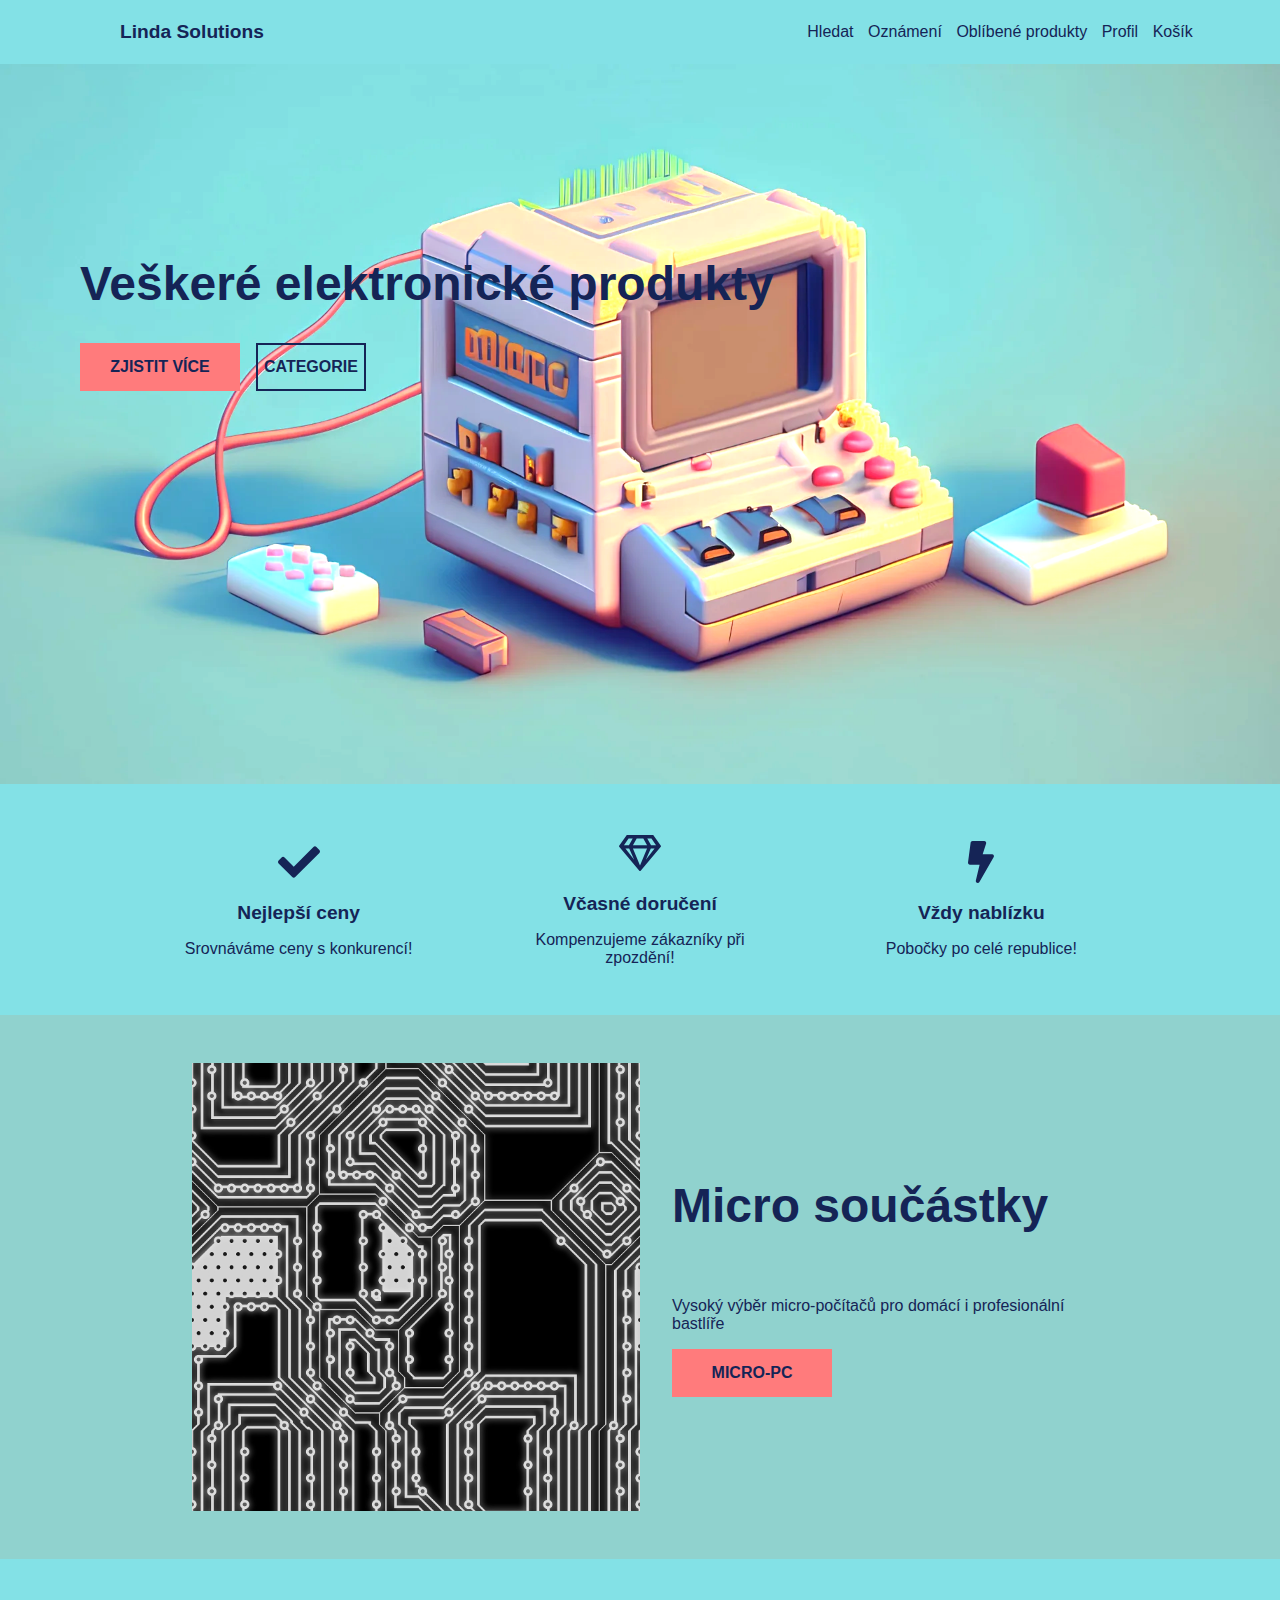
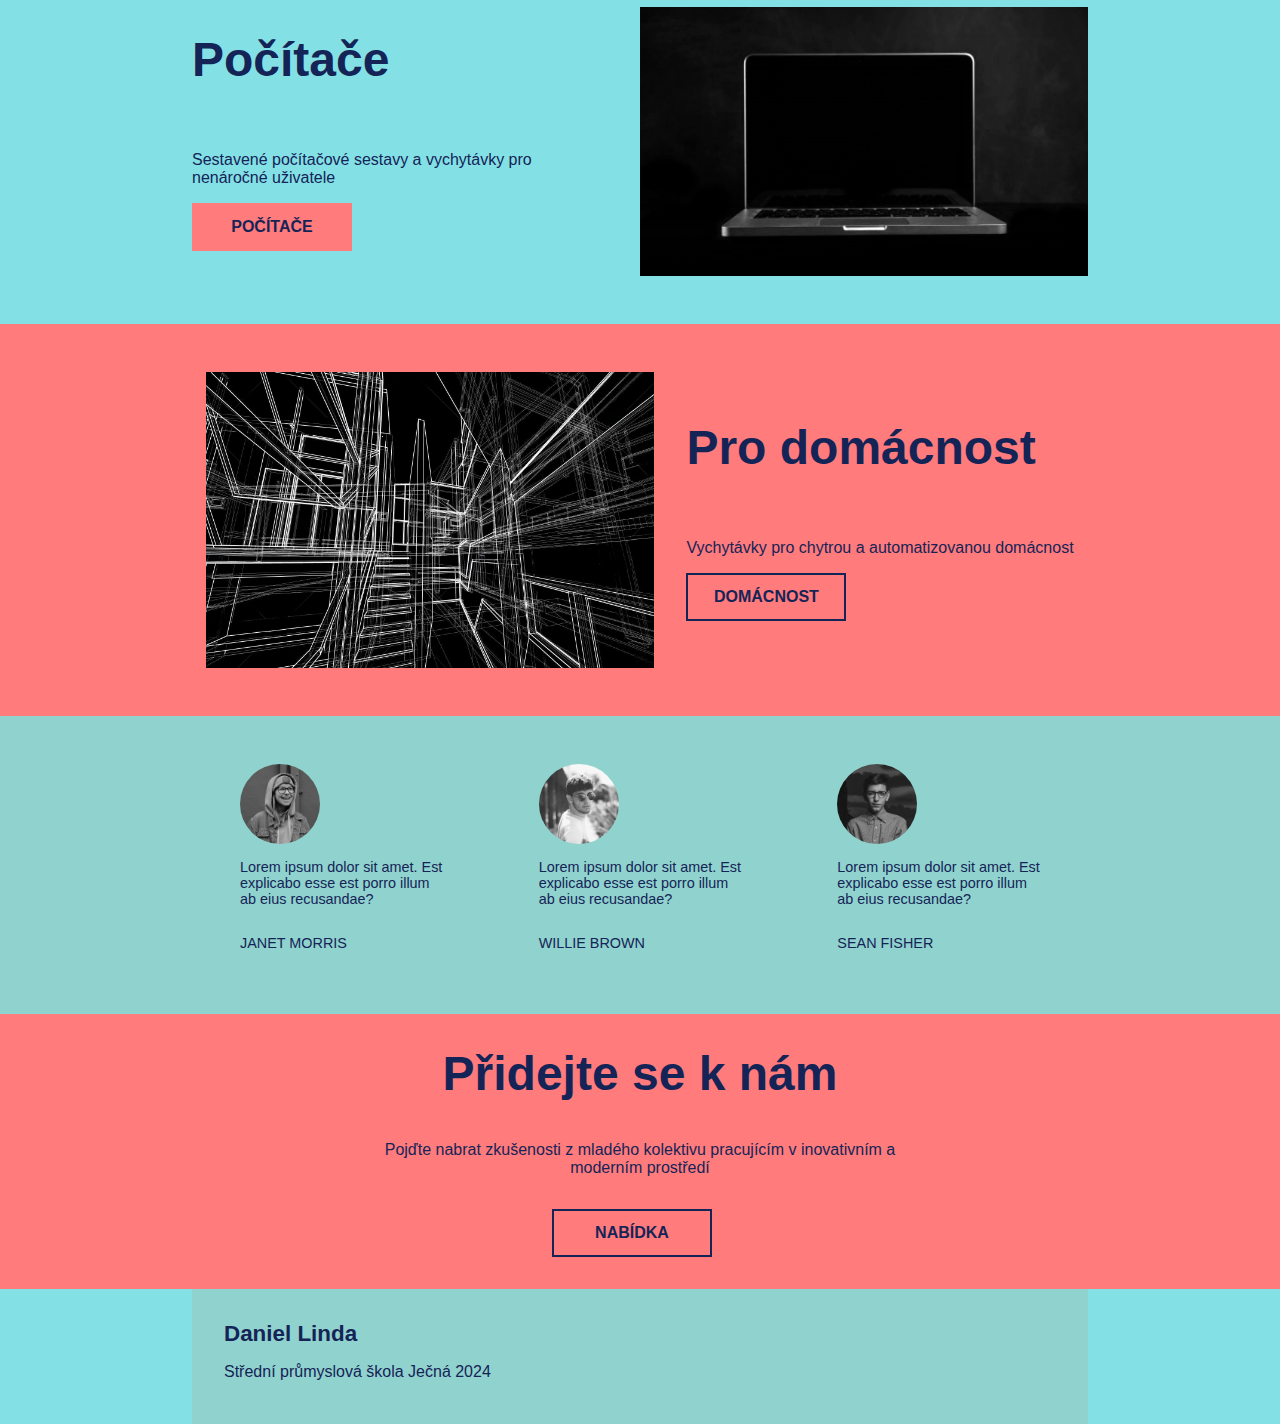
==== index.html @ ef70d692 "update" ====
<!DOCTYPE html>
<html lang="en">
<head>
    <meta charset="UTF-8">
    <link rel="stylesheet" href="style.css">
    <script src="script.js"></script>
    <title>LSolutions</title>
</head>
<body>
<header>
    <a href="#" class="logo">Linda Solutions</a>
    <div class="nav">
        <a class="nav-text">Hledat</a>
        <a class="nav-text">Ozn&aacute;men&iacute;</a>
        <a class="nav-text">Obl&iacute;ben&eacute; produkty</a>
        <a href="pages/profile.html" class="nav-text">Profil</a>
        <a class="nav-text">Ko&scaron;&iacute;k</a>
    </div>
    <div onclick="burgerClick()" class="nav-text-burger"><img class="burger" src="img/burger.svg" alt=""></div>
    <div id="drop" class="drop-down">
        <a class="drop-text">Hledat</a>
        <a class="drop-text">Ozn&aacute;men&iacute;</a>
        <a class="drop-text">Obl&iacute;ben&eacute; produkty</a>
        <a href="pages/profile.html" class="drop-text">Profil</a>
        <a class="drop-text">Ko&scaron;&iacute;k</a>
    </div>
</header>
<main class="banner">
    <img class="banner-img" alt="banner" src="img/img.png">
    <div id="banner-text" class="banner-text">
        <h1>Ve&scaron;ker&eacute; elektronick&eacute; produkty</h1>
        <div class="buttons">
            <button class="btn-1">ZJISTIT V&Iacute;CE</button>
            <button class="btn-2">CATEGORIE</button>
        </div>
    </div>
</main>
<main class="mid-section">
    <section class="subsection-mid">
        <img class="section-img" src="img/icon-03.svg" alt="img">
        <div class="section-text-heading">Nejlep&scaron;&iacute; ceny</div>
        <div class="section-text">Srovn&aacute;v&aacute;me ceny s konkurenc&iacute;!
        </div>
    </section>
    <section class="subsection-mid">
        <img class="section-img" src="img/icon-02.svg" alt="img">
        <div class="section-text-heading">Včasné doručení</div>
        <div class="section-text">Kompenzujeme zákazníky při zpozdění!</div>
    </section>
    <section class="subsection-mid">
        <img class="section-img" src="img/icon-01.svg" alt="img">
        <div class="section-text-heading">Vždy nablízku</div>
        <div class="section-text">Pobočky po celé republice!</div>
    </section>
</main>
<main class="lower-mid-section">
    <section class="subsection-wrapper">
        <section class="subsection-lower">
            <img class="subsection-img" src="img/pcb.jpg" alt="">
            <div class="subsection-column">
                <div class="subsection-text-heading">Micro součástky</div>
                <div class="subsection-text">Vysoký výběr micro-počítačů pro domácí i profesionální bastlíře</div>
                <button class="btn-1">MICRO-PC</button>
            </div>
        </section>
    </section>
    <section class="subsection-wrapper-light">
        <section class="subsection-lower">
            <div class="subsection-column">
                <div class="subsection-text-heading">Počítače</div>
                <div class="subsection-text">Sestavené počítačové sestavy a vychytávky pro nenáročné uživatele
                </div>
                <button class="btn-1">POČÍTAČE</button>
            </div>
            <img class="subsection-img" src="img/pc.jpg" alt="">
        </section>
    </section>
    <section class="subsection-wrapper-orange">
        <section class="subsection-lower">
            <img class="subsection-img" src="img/household.png" alt="">
            <div class="subsection-column">
                <div class="subsection-text-heading">Pro domácnost</div>
                <div class="subsection-text">Vychytávky pro chytrou a automatizovanou domácnost
                </div>
                <button class="btn-1 borders">DOMÁCNOST</button>
            </div>
        </section>
    </section>
</main>
<main class="bottom-section">
    <section class="testimony">
        <div class="testimony-container">
            <div class="individual">
                <img class="individual-icon" alt="" src="img/team-03.jpg">
                <div class="individual-text">Lorem ipsum dolor sit amet. Est explicabo esse est porro illum ab eius
                    recusandae?
                </div>
                <div class="individual-text">JANET MORRIS</div>
            </div>
            <div class="individual">
                <img class="individual-icon" alt="" src="img/team-02.jpg">
                <div class="individual-text">Lorem ipsum dolor sit amet. Est explicabo esse est porro illum ab eius
                    recusandae?
                </div>
                <div class="individual-text">WILLIE BROWN</div>
            </div>
            <div class="individual">
                <img class="individual-icon" alt="" src="img/team-01.jpg">
                <div class="individual-text">Lorem ipsum dolor sit amet. Est explicabo esse est porro illum ab eius
                    recusandae?
                </div>
                <div class="individual-text">SEAN FISHER</div>
            </div>
        </div>
    </section>
    <section class="work-wrapper">
        <div class="work">
            <div class="work-text-heading">Přidejte se k nám</div>
            <div class="work-text">Pojďte nabrat zkušenosti z mladého kolektivu pracujícím v inovativním a moderním
                prostředí
            </div>
            <button class="btn-1 borders">NABÍDKA</button>
        </div>
    </section>
</main>
<footer>
    <div class="feedback">
        <div class="feedback-text">Daniel Linda</div>
        <div class="feedback-subtext">Střední průmyslová škola Ječná 2024</div>
    </div>
</footer>
</body>
</html>
---- style.css ----
::-webkit-scrollbar {
    width: 5px;
}

::-webkit-scrollbar-track {
    background-color: transparent;
}

::-webkit-scrollbar-thumb {
    background-color: #FF7B7C;
    border-radius: 100px;
}

body {
    font-family: Arial, Helvetica, sans-serif;
    margin: 0;
    background-color: #83E1E6;
    color: #152456;
    text-decoration: none;
}

header {
    display: flex;
    flex-direction: row;
    align-items: center;
    height: 4em;
    width: 100%;
}

.logo {
    display: flex;
    justify-content: center;
    align-items: center;
    font-family: Arial, Helvetica, sans-serif;
    font-weight: 600;
    height: 100%;
    margin-right: auto;
    width: 10em;
    font-size: 1.2rem;
    margin-left: 5em;
    cursor: pointer;
}

a:link {
    text-decoration: none;
    color: #152456;
}

a:visited {
    text-decoration: none;
    color: #152456;
}

a:hover {
    text-decoration: none;
    color: #FF7B7C;
    scale: 110%;
}

a:active {
    text-decoration: none;
    color: #152456;
}

.nav {
    display: flex;
    justify-content: center;
    align-items: center;
    margin-left: auto;
    height: 100%;
    width: 25em;
    margin-right: 5em;
}

.nav-text {
    display: flex;
    justify-content: center;
    align-items: center;
    font-family: Arial, Helvetica, sans-serif;
    font-weight: 500;
    margin: auto;
    height: 80%;
    cursor: pointer;
}

.burger {
    height: 70%;
}

.drop-down {
    position: absolute;
    top: 4em;
    width: 100%;
    display: none;
    flex-direction: column;
    justify-content: center;
    align-items: center;
    background-color: #83E1E6;
}

.drop-text {
    justify-content: center;
    align-items: center;
    font-family: Arial, Helvetica, sans-serif;
    font-weight: 500;
    margin: auto;
    height: 4em;
    cursor: pointer;
    display: none;
}

.nav-text-burger {
    display: none;
    justify-content: center;
    align-items: center;
    height: 2em;
    width: 3em;
    border-color: #152456;
    border-style: solid;
    border-width: 2px;
    cursor: pointer;
    margin-right: 1em;
}

.nav-text-burger:hover {
    border-color: #FF7B7C;
}

.banner {
    display: flex;
    justify-content: flex-start;
    align-items: center;
    width: 100%;
}

.banner-img {
    width: 100%;
}

.banner-text {
    display: flex;
    flex-direction: column;
    justify-content: center;
    align-items: flex-start;
    position: absolute;
    text-align: left;
    margin-top: 4em;
    top: 0;
    padding-top: 15vw;
    padding-left: 5em;
}

h1 {
    font-family: Arial, Helvetica, sans-serif;
    font-weight: 600;
    font-size: 3em;
    margin: 0;
}

.buttons {
    width: 100%;
    display: flex;
    justify-content: flex-start;
    margin-top: 2em;
    margin-bottom: 1em;

}

.btn-1 {
    height: 3em;
    font-size: 1em;
    background-color: #FF7B7C;
    border-color: transparent;
    margin-right: 1em;
    cursor: pointer;
    font-weight: 600;
    width: 10em;
    color: #152456;
}

.btn-1:hover {
    color: #FF7B7C;
    background-color: #152456;
    scale: 110%;
}

.btn-1.borders {
    border: 2px solid #152456;
}

.btn-2 {
    height: 3em;
    font-size: 1em;
    background-color: transparent;
    border: 2px solid #152456;
    margin-right: 1em;
    cursor: pointer;
    font-weight: 600;
    color: #152456;
}

.btn-2:hover {
    color: #FF7B7C;
    background-color: #152456;
    scale: 110%;
}

.mid-section {
    margin: auto;
    width: 80%;
    display: flex;
    flex-direction: row;
    justify-content: center;
    align-items: center;
    text-align: center;
}

.subsection-mid {
    height: auto;
    margin: 3em;
    width: 33%;
    display: flex;
    flex-direction: column;
    justify-content: center;
    align-items: center;
    text-align: center;
}

.section-img {
    max-width: 100%;
}

.section-text-heading {
    margin-top: 1em;
    font-weight: 600;
    font-size: 1.2em;
}

.section-text {
    margin-top: 1em;
    font-weight: 400;
}

.lower-mid-section {
    margin: auto;
    width: 100%;
    display: flex;
    flex-direction: column;
    justify-content: center;
    align-items: center;
    text-align: center;
}

form {
    width: 100%;
}

label {
    width: 100%;
    display: flex;
    flex-direction: column;
    justify-content: center;
    align-items: flex-start;
    font-size: 1.4em;
    margin-bottom: 1em;
}

input[type="text"], [type="email"], [type="number"], [type="date"] {
    margin-top: 10px;
    width: 70%;
    height: 2em;
    background-color: #83E1E6;
    border: 2px solid #152456;
    border-radius: 5px;
}

input[type="text"]:focus {
    outline: 10px solid #FF7B7C;
}

input[type="email"]:focus {
    outline: 6px solid #FF7B7C;
}

input[type="number"]:focus {
    outline: 6px solid #FF7B7C;
}

input.orange:focus {
    outline: 6px solid #83E1E6;
}

input.light {
    background-color: #90D2CE;
}

.subsection-wrapper {
    background-color: #90D2CE;
    width: 100%;
    display: flex;
    justify-content: center;
    align-items: center;
}

.subsection-wrapper-light {
    background-color: transparent;
    width: 100%;
    display: flex;
    justify-content: center;
    align-items: center;
}

.subsection-wrapper-orange {
    background-color: #FF7B7C;
    width: 100%;
    display: flex;
    justify-content: center;
    align-items: center;
    color: #152456;
}

.subsection-lower {
    height: auto;
    margin: 3em;
    width: 70%;
    display: flex;
    flex-direction: row;
    justify-content: center;
    align-items: center;
    text-align: center;
    gap: 2em;
}

.subsection-img {
    max-width: 50%;
}

.subsection-column {
    display: flex;
    flex-direction: column;
    justify-content: center;
    align-items: flex-start;
    max-width: 50%;
}

.subsection-text-heading {
    margin-bottom: 1em;
    font-weight: 600;
    font-size: 3em;
    text-align: left;
    width: 100%;

}

.subsection-text {
    margin-top: 1em;
    font-weight: 400;
    text-align: left;
    width: 100%;
    margin-bottom: 1em;
}

.bottom-section {
    margin: auto;
    width: 100%;
    display: flex;
    flex-direction: column;
    justify-content: center;
    align-items: center;
    text-align: center;
}

.featured-work {
    display: flex;
    flex-direction: row;
    justify-content: center;
    align-items: center;
    gap: 2em;
    height: auto;
    margin: 3em;
}

.testimony {
    width: 100%;
    background-color: #90D2CE;
}

.testimony-container {
    display: flex;
    flex-direction: row;
    justify-content: center;
    align-items: center;
    width: 70%;
    height: auto;
    margin: auto;
}

.individual {
    display: flex;
    flex-direction: column;
    justify-content: center;
    align-items: flex-start;
    text-align: left;
    height: auto;
    margin: 3em;
}

.individual-icon {
    border-radius: 50%;
    height: 5em;
}

.individual-text {
    font-size: 0.9em;
    margin-top: 1em;
    font-weight: 400;
    text-align: left;
    width: 100%;
    margin-bottom: 1em;
}

.work-wrapper {
    background-color: #FF7B7C;
    width: 100%;
    display: flex;
    justify-content: center;
    align-items: center;
    text-align: center;
    color: #152456;
}

.work {
    width: 40%;
    display: flex;
    flex-direction: column;
    justify-content: center;
    align-items: center;
    margin: 2em;
}

.work-text-heading {
    margin-bottom: 0.5em;
    font-weight: 600;
    font-size: 3em;
    width: 100%;
}

.work-text {
    margin-top: 1em;
    font-weight: 400;
    width: 100%;
    margin-bottom: 2em;
}

footer {
    width: 100%;
    height: 15vh;
}

.feedback {
    width: 70%;
    background-color: #90D2CE;
    height: 100%;
    margin: auto;
}

.feedback-text {
    width: 100%;
    text-align: left;
    font-size: 1.4em;
    padding-left: 2rem;
    padding-top: 2rem;
    font-weight: 600;
}

.feedback-subtext {
    width: 100%;
    text-align: left;
    padding-left: 2rem;
    padding-top: 1rem;
    font-weight: 400;
}

.login {
    color: black;
}

@media only screen and (max-width: 850px) {
    .nav-text-burger {
        display: flex;
    }

    .drop-text {
        display: flex;
    }

    h1 {
        font-size: 2.5em;
    }

    h6 {
        font-size: 0.9em;
    }

    .nav {
        display: none;
    }

    .mid-section {
        flex-direction: column;
    }

    .subsection-lower {
        flex-direction: column;
        width: 100%;
        align-items: flex-start;
    }

    .subsection-img {
        min-width: 100%;
    }

    .featured-work {
        flex-direction: column;
    }

    .testimony-container {
        flex-direction: column;
    }
}
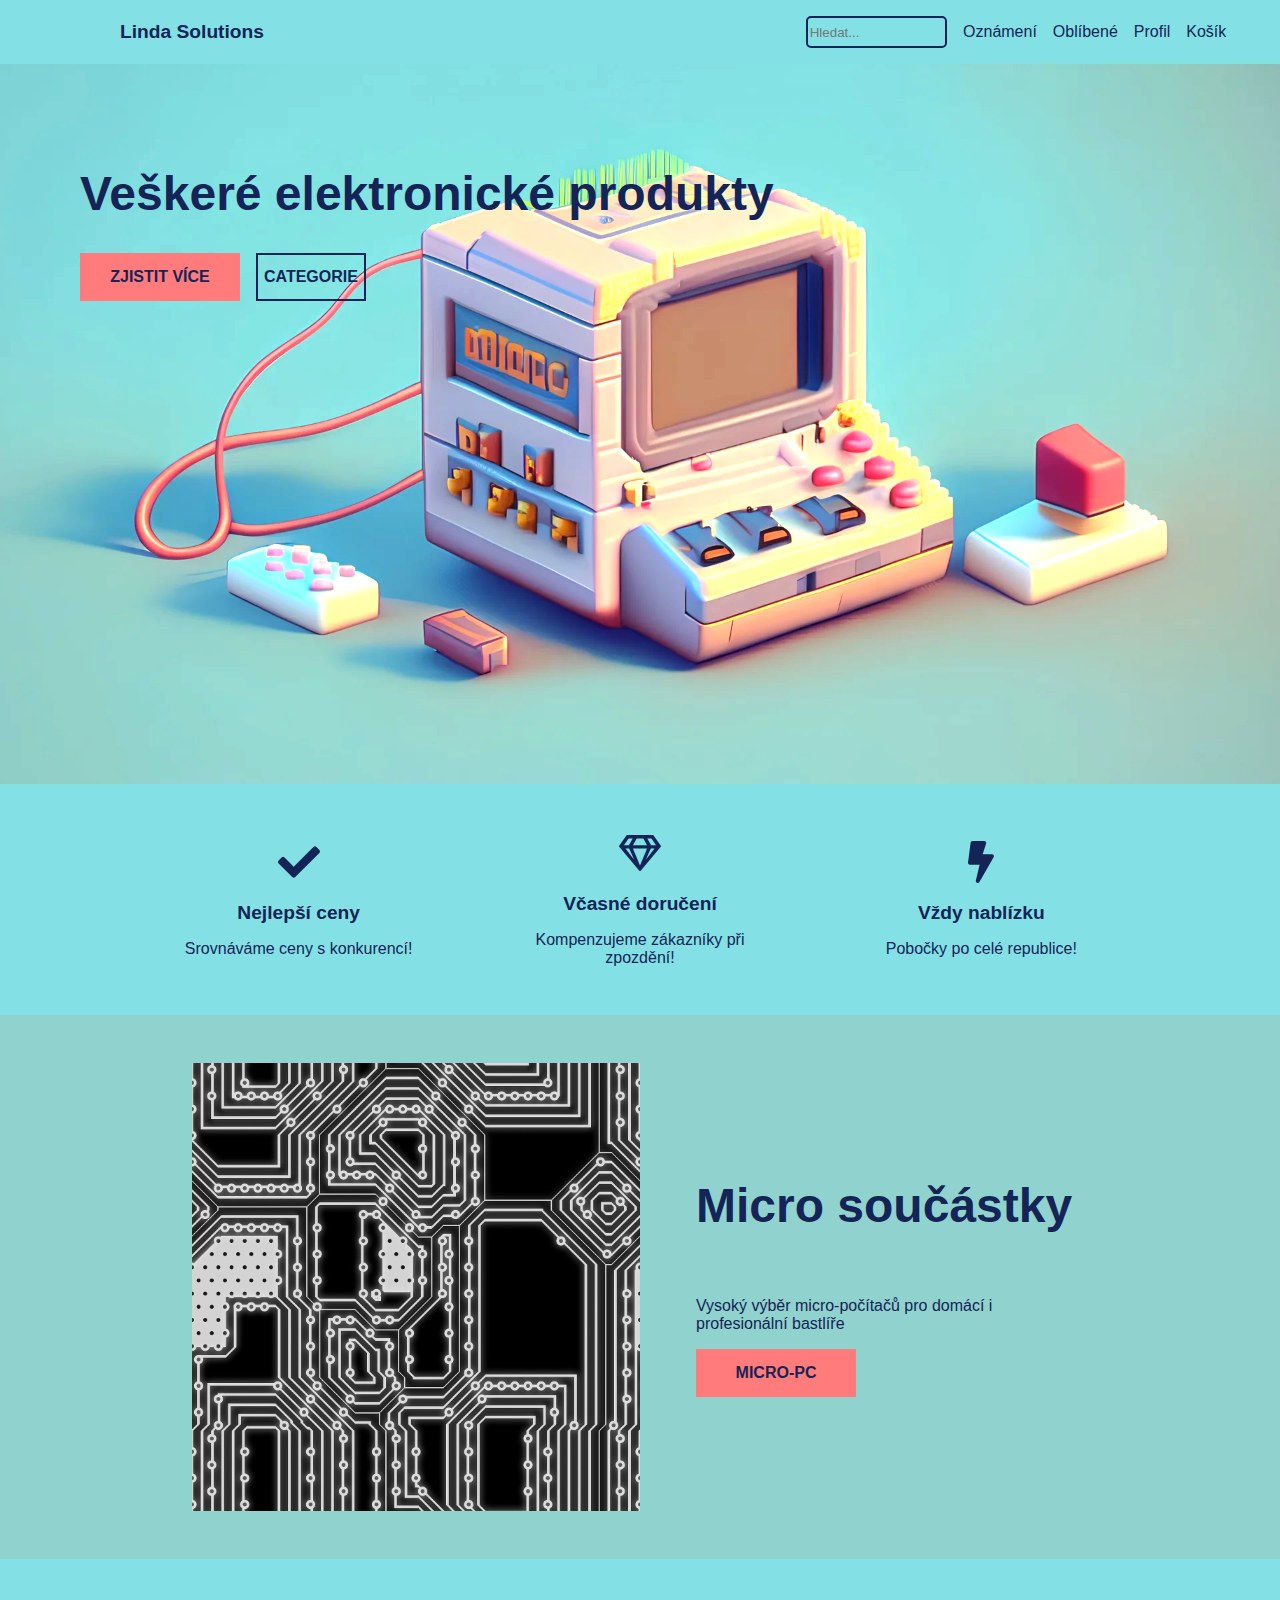
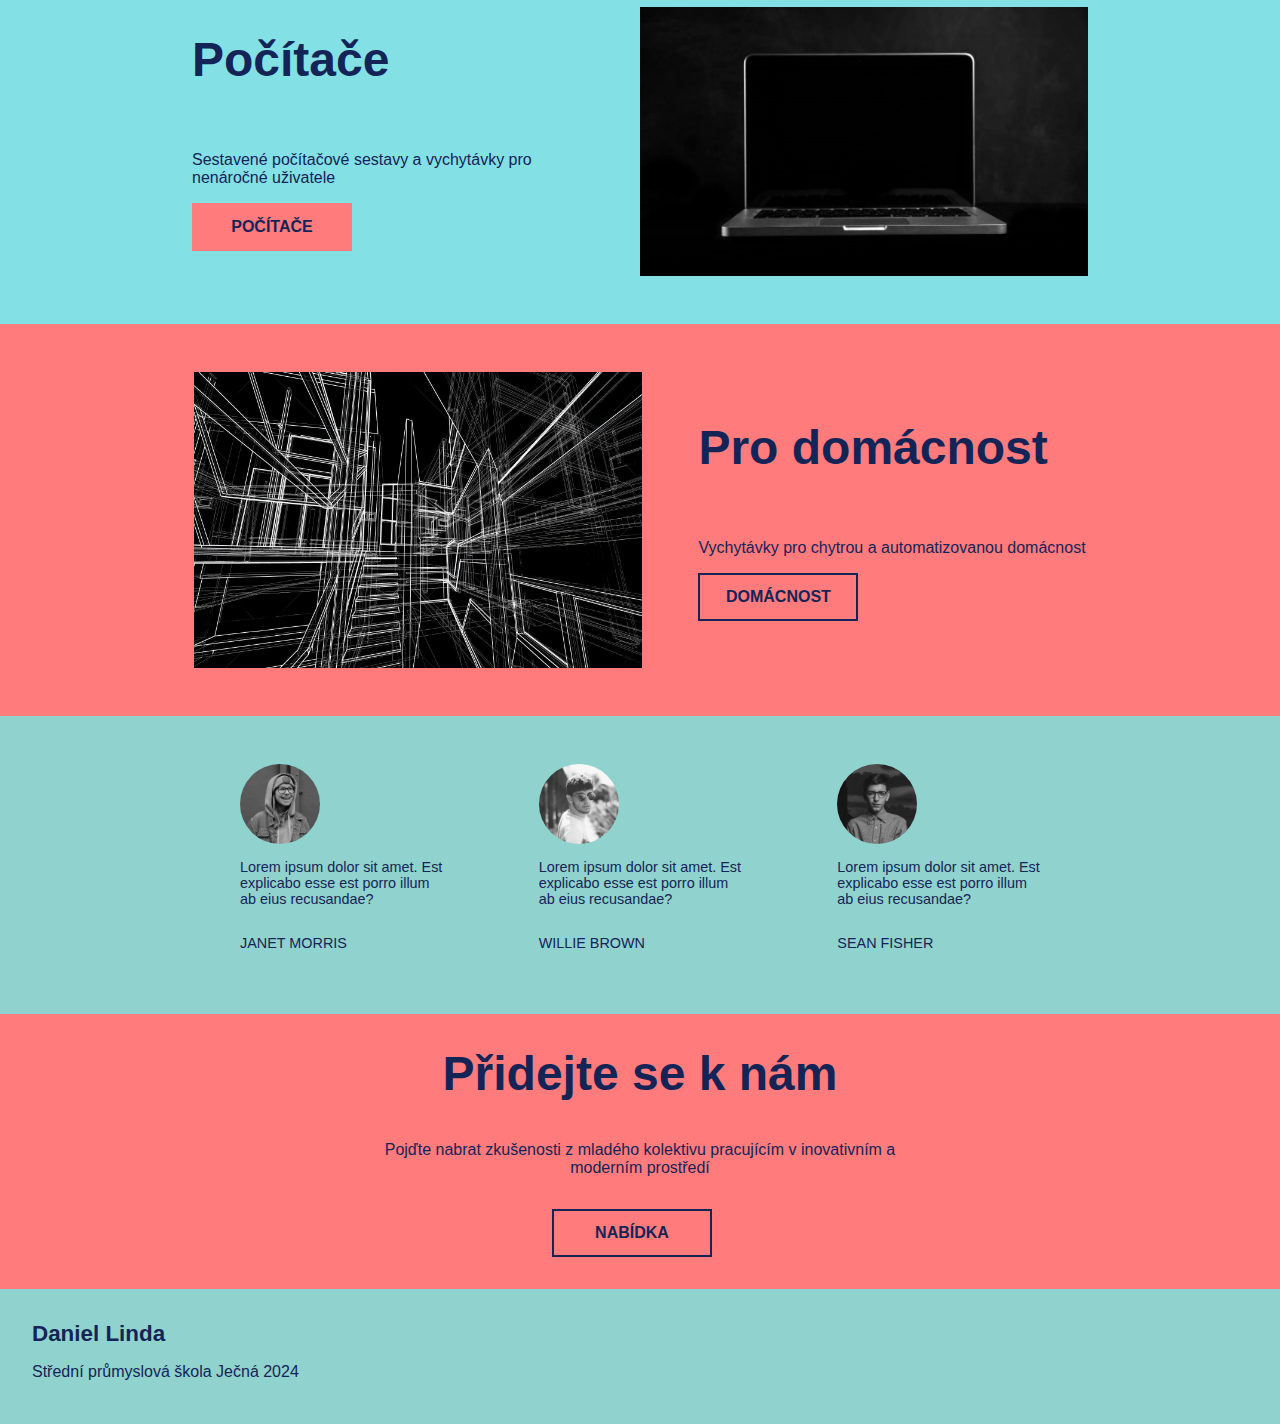
==== commit 457224a3: "update" ====
--- a/index.html
+++ b/index.html
@@ -10,15 +10,19 @@
 <header>
     <a href="#" class="logo">Linda Solutions</a>
     <div class="nav">
-        <a class="nav-text">Hledat</a>
+        <a class="nav-text"><label class="search-label">
+            <input placeholder="Hledat..." type="text" class="search-box">
+        </label></a>
         <a class="nav-text">Ozn&aacute;men&iacute;</a>
-        <a class="nav-text">Obl&iacute;ben&eacute; produkty</a>
+        <a class="nav-text">Obl&iacute;ben&eacute;</a>
         <a href="pages/profile.html" class="nav-text">Profil</a>
         <a class="nav-text">Ko&scaron;&iacute;k</a>
     </div>
-    <div onclick="burgerClick()" class="nav-text-burger"><img class="burger" src="img/burger.svg" alt=""></div>
+    <div onclick="burgerClick()" class="nav-text-burger"><img class="burger" src="../img/burger.svg" alt=""></div>
     <div id="drop" class="drop-down">
-        <a class="drop-text">Hledat</a>
+        <a class="drop-text"><label class="search-label">
+            <input placeholder="Hledat..." type="text" class="search-box">
+        </label></a>
         <a class="drop-text">Ozn&aacute;men&iacute;</a>
         <a class="drop-text">Obl&iacute;ben&eacute; produkty</a>
         <a href="pages/profile.html" class="drop-text">Profil</a>
--- a/style.css
+++ b/style.css
@@ -68,8 +68,8 @@
     align-items: center;
     margin-left: auto;
     height: 100%;
-    width: 25em;
-    margin-right: 5em;
+    width: 30em;
+    margin-right: 2em;
 }
 
 .nav-text {
@@ -78,9 +78,17 @@
     align-items: center;
     font-family: Arial, Helvetica, sans-serif;
     font-weight: 500;
-    margin: auto;
     height: 80%;
     cursor: pointer;
+    margin-left: 1em;
+}
+
+.search-label {
+    display: flex;
+    justify-content: center;
+    align-items: center;
+    margin: 0;
+    padding: 0;
 }
 
 .burger {
@@ -146,7 +154,7 @@
     text-align: left;
     margin-top: 4em;
     top: 0;
-    padding-top: 15vw;
+    padding-top: 8vw;
     padding-left: 5em;
 }
 
@@ -275,7 +283,7 @@
 }
 
 input[type="text"]:focus {
-    outline: 10px solid #FF7B7C;
+    outline: 6px solid #FF7B7C;
 }
 
 input[type="email"]:focus {
@@ -292,6 +300,17 @@
 
 input.light {
     background-color: #90D2CE;
+}
+
+input.search-box {
+    display: flex;
+    justify-content: flex-start;
+    align-items: center;
+    width: 10em;
+    height: 2em;
+    border: 2px solid #152456;
+    border-radius: 5px;
+    margin: 0;
 }
 
 .subsection-wrapper {
@@ -328,7 +347,7 @@
     justify-content: center;
     align-items: center;
     text-align: center;
-    gap: 2em;
+    gap: 3.5em;
 }
 
 .subsection-img {
@@ -458,14 +477,13 @@
 }
 
 .feedback {
-    width: 70%;
+    width: 100%;
     background-color: #90D2CE;
     height: 100%;
     margin: auto;
 }
 
 .feedback-text {
-    width: 100%;
     text-align: left;
     font-size: 1.4em;
     padding-left: 2rem;
@@ -474,7 +492,6 @@
 }
 
 .feedback-subtext {
-    width: 100%;
     text-align: left;
     padding-left: 2rem;
     padding-top: 1rem;
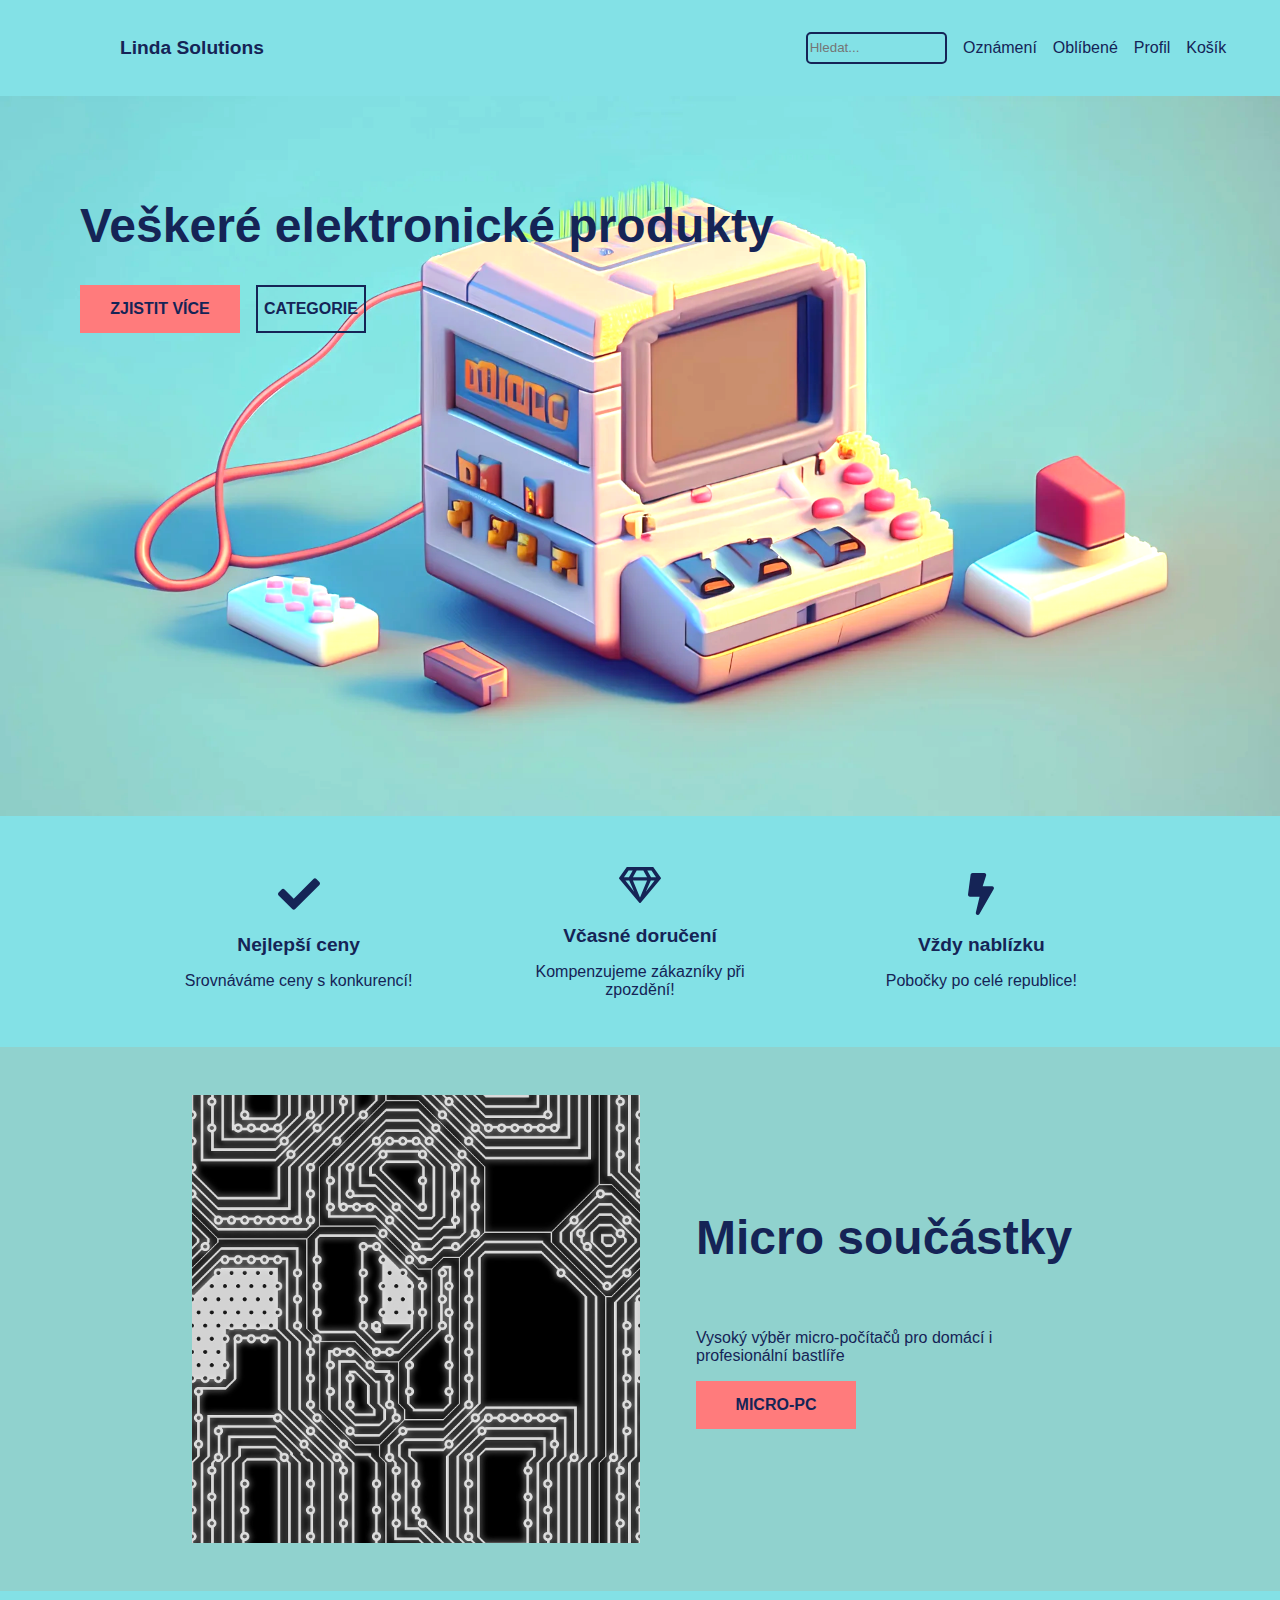
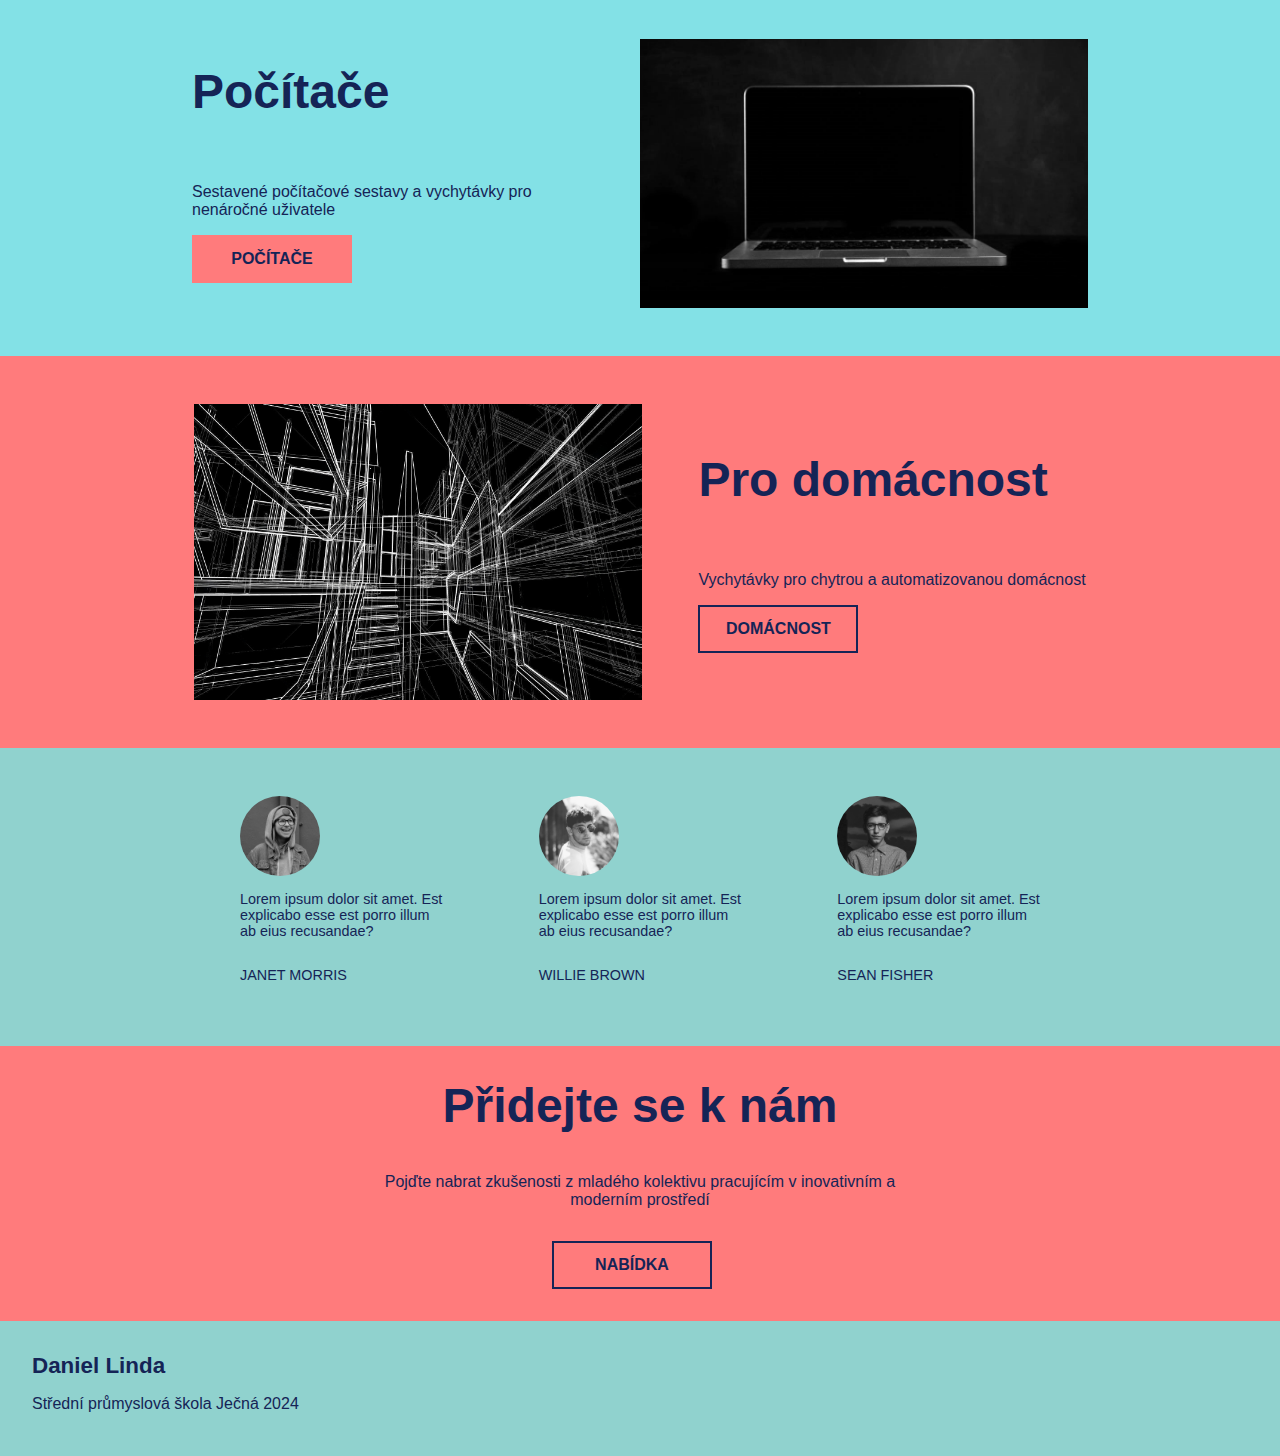
==== commit 5b099abd: "update" ====
--- a/index.html
+++ b/index.html
@@ -2,6 +2,7 @@
 <html lang="en">
 <head>
     <meta charset="UTF-8">
+    <meta name="viewport" content="width=device-width, initial-scale=1.0">
     <link rel="stylesheet" href="style.css">
     <script src="script.js"></script>
     <title>LSolutions</title>
@@ -13,20 +14,26 @@
         <a class="nav-text"><label class="search-label">
             <input placeholder="Hledat..." type="text" class="search-box">
         </label></a>
-        <a class="nav-text">Ozn&aacute;men&iacute;</a>
-        <a class="nav-text">Obl&iacute;ben&eacute;</a>
+        <a onclick="notifyClick()" class="nav-text">Ozn&aacute;men&iacute;</a>
+        <a href="pages/favourite.html" class="nav-text">Obl&iacute;ben&eacute;</a>
         <a href="pages/profile.html" class="nav-text">Profil</a>
         <a class="nav-text">Ko&scaron;&iacute;k</a>
     </div>
-    <div onclick="burgerClick()" class="nav-text-burger"><img class="burger" src="../img/burger.svg" alt=""></div>
+    <div onclick="burgerClick()" class="nav-text-burger"><img class="burger" src="img/burger.svg" alt=""></div>
     <div id="drop" class="drop-down">
         <a class="drop-text"><label class="search-label">
             <input placeholder="Hledat..." type="text" class="search-box">
         </label></a>
-        <a class="drop-text">Ozn&aacute;men&iacute;</a>
-        <a class="drop-text">Obl&iacute;ben&eacute; produkty</a>
+        <a onclick="notifyClick()" class="drop-text">Ozn&aacute;men&iacute;</a>
+        <a href="pages/favourite.html" class="drop-text">Obl&iacute;ben&eacute;</a>
         <a href="pages/profile.html" class="drop-text">Profil</a>
         <a class="drop-text">Ko&scaron;&iacute;k</a>
+    </div>
+    <div id="notify" class="drop-notify">
+        <a class="notify-text">Ozn&aacute;men&iacute;</a>
+        <a class="notify-text">Ozn&aacute;men&iacute;</a>
+        <a class="notify-text">Ozn&aacute;men&iacute;</a>
+        <a class="notify-text">Ozn&aacute;men&iacute;</a>
     </div>
 </header>
 <main class="banner">
--- a/style.css
+++ b/style.css
@@ -23,7 +23,7 @@
     display: flex;
     flex-direction: row;
     align-items: center;
-    height: 4em;
+    height: 96px;
     width: 100%;
 }
 
@@ -55,11 +55,17 @@
     text-decoration: none;
     color: #FF7B7C;
     scale: 110%;
+    cursor: pointer;
 }
 
 a:active {
     text-decoration: none;
     color: #152456;
+}
+
+a.notify-text:hover {
+    color: #83E1E6;
+    scale: 1;
 }
 
 .nav {
@@ -79,7 +85,6 @@
     font-family: Arial, Helvetica, sans-serif;
     font-weight: 500;
     height: 80%;
-    cursor: pointer;
     margin-left: 1em;
 }
 
@@ -97,13 +102,14 @@
 
 .drop-down {
     position: absolute;
-    top: 4em;
+    top: 96px;
     width: 100%;
     display: none;
     flex-direction: column;
     justify-content: center;
     align-items: center;
     background-color: #83E1E6;
+    z-index: 1;
 }
 
 .drop-text {
@@ -128,10 +134,36 @@
     border-width: 2px;
     cursor: pointer;
     margin-right: 1em;
+    border-radius: 5px;
 }
 
 .nav-text-burger:hover {
     border-color: #FF7B7C;
+}
+
+.drop-notify {
+    display: none;
+    flex-direction: column;
+    justify-content: center;
+    align-items: center;
+    max-height: 20em;
+    width: 15em;
+    position: absolute;
+    background-color: #FF7B7C;
+    border: 2px solid #152456;
+    border-radius: 5px;
+    top: 96px;
+    right: 9.8em;
+    z-index: 1;
+}
+
+.notify-text {
+    display: flex;
+    justify-content: center;
+    align-items: center;
+    width: 100%;
+    height: 3em;
+    margin-bottom: 0.5em;
 }
 
 .banner {
@@ -152,7 +184,7 @@
     align-items: flex-start;
     position: absolute;
     text-align: left;
-    margin-top: 4em;
+    margin-top: 96px;
     top: 0;
     padding-top: 8vw;
     padding-left: 5em;
@@ -338,6 +370,18 @@
     color: #152456;
 }
 
+.item-subsection {
+    margin: 1em !important;
+}
+
+.item-img {
+    max-height: 10em;
+}
+
+.item-button-column {
+    width: auto;
+}
+
 .subsection-lower {
     height: auto;
     margin: 3em;
@@ -502,11 +546,23 @@
     color: black;
 }
 
-@media only screen and (max-width: 850px) {
+@media only screen and (max-width: 1024px) {
     .nav-text-burger {
         display: flex;
     }
 
+    .drop-notify {
+        width: 100%;
+        right: 0;
+        border: none;
+        top: 96px;
+    }
+
+    .item-img {
+        min-width: auto !important;
+        max-height: 20em;
+    }
+
     .drop-text {
         display: flex;
     }
@@ -525,6 +581,10 @@
 
     .mid-section {
         flex-direction: column;
+    }
+
+    .item-subsection {
+        gap: 1em !important;
     }
 
     .subsection-lower {
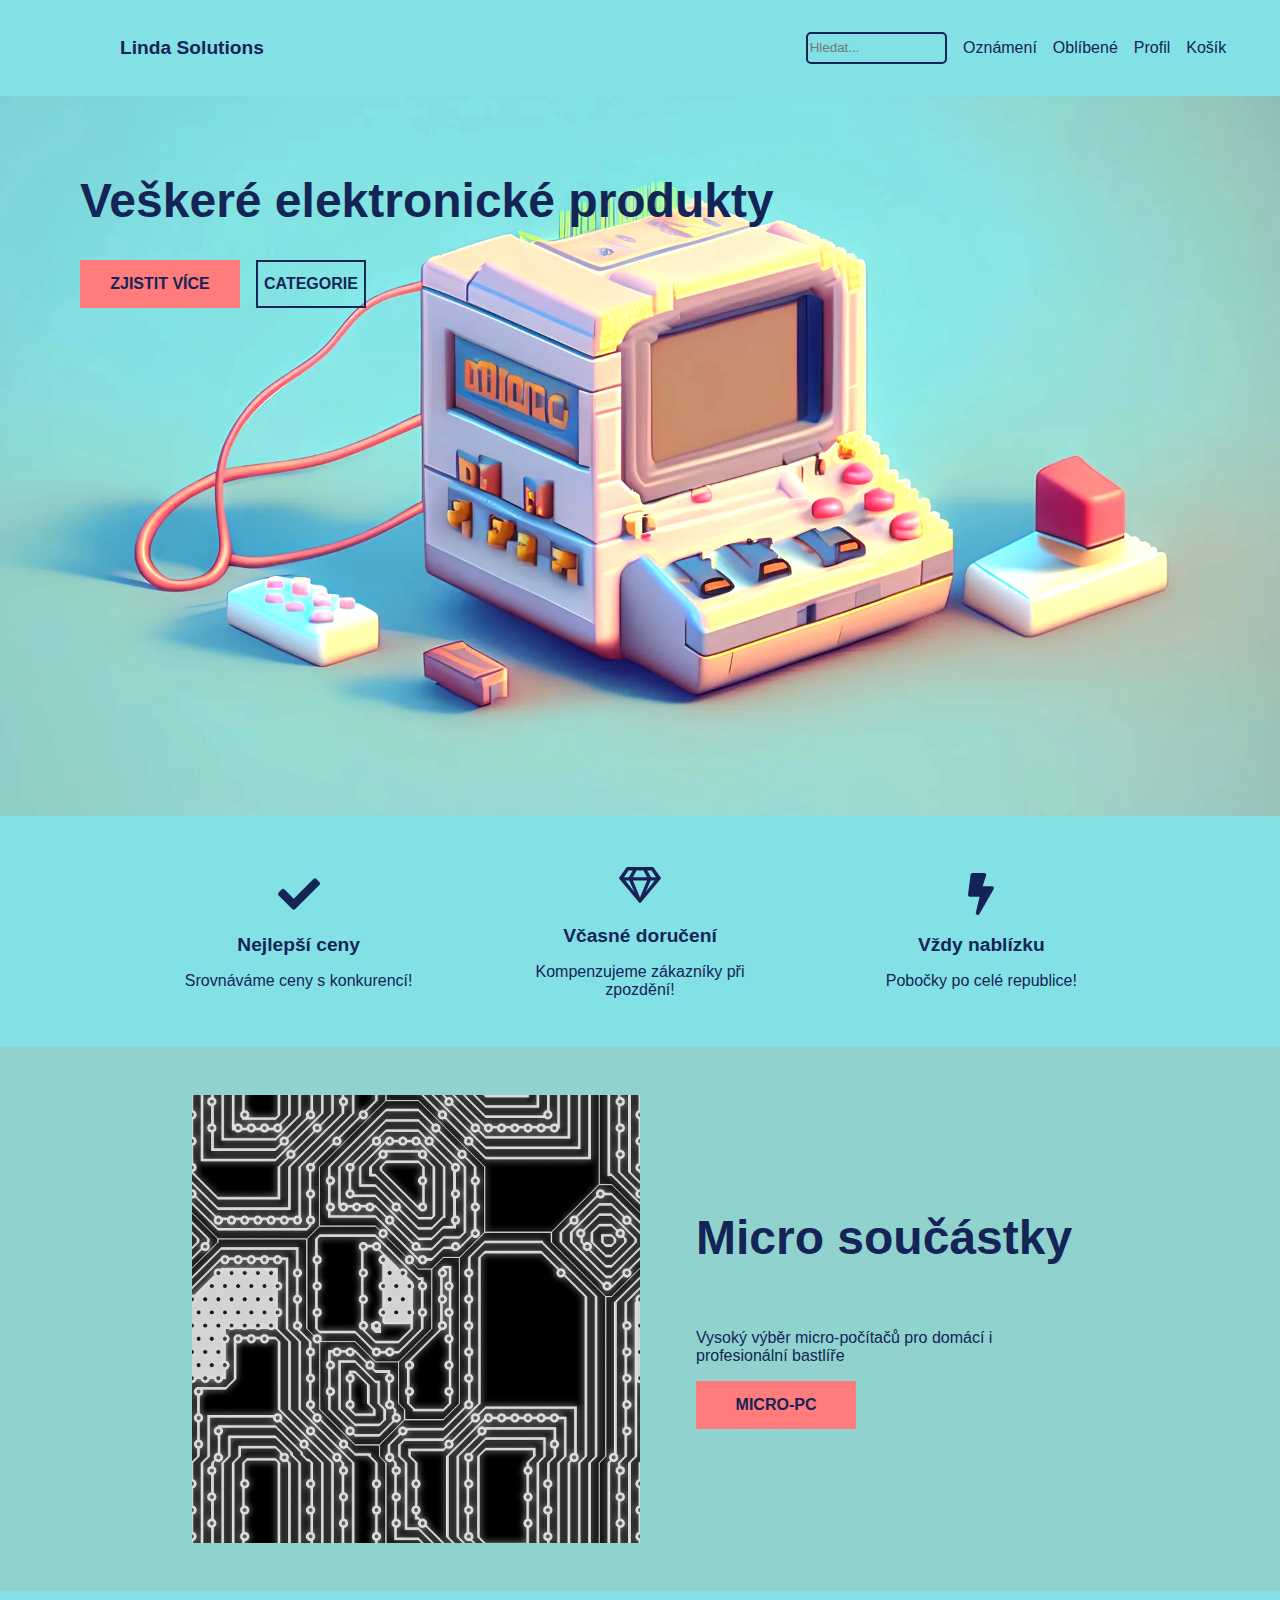
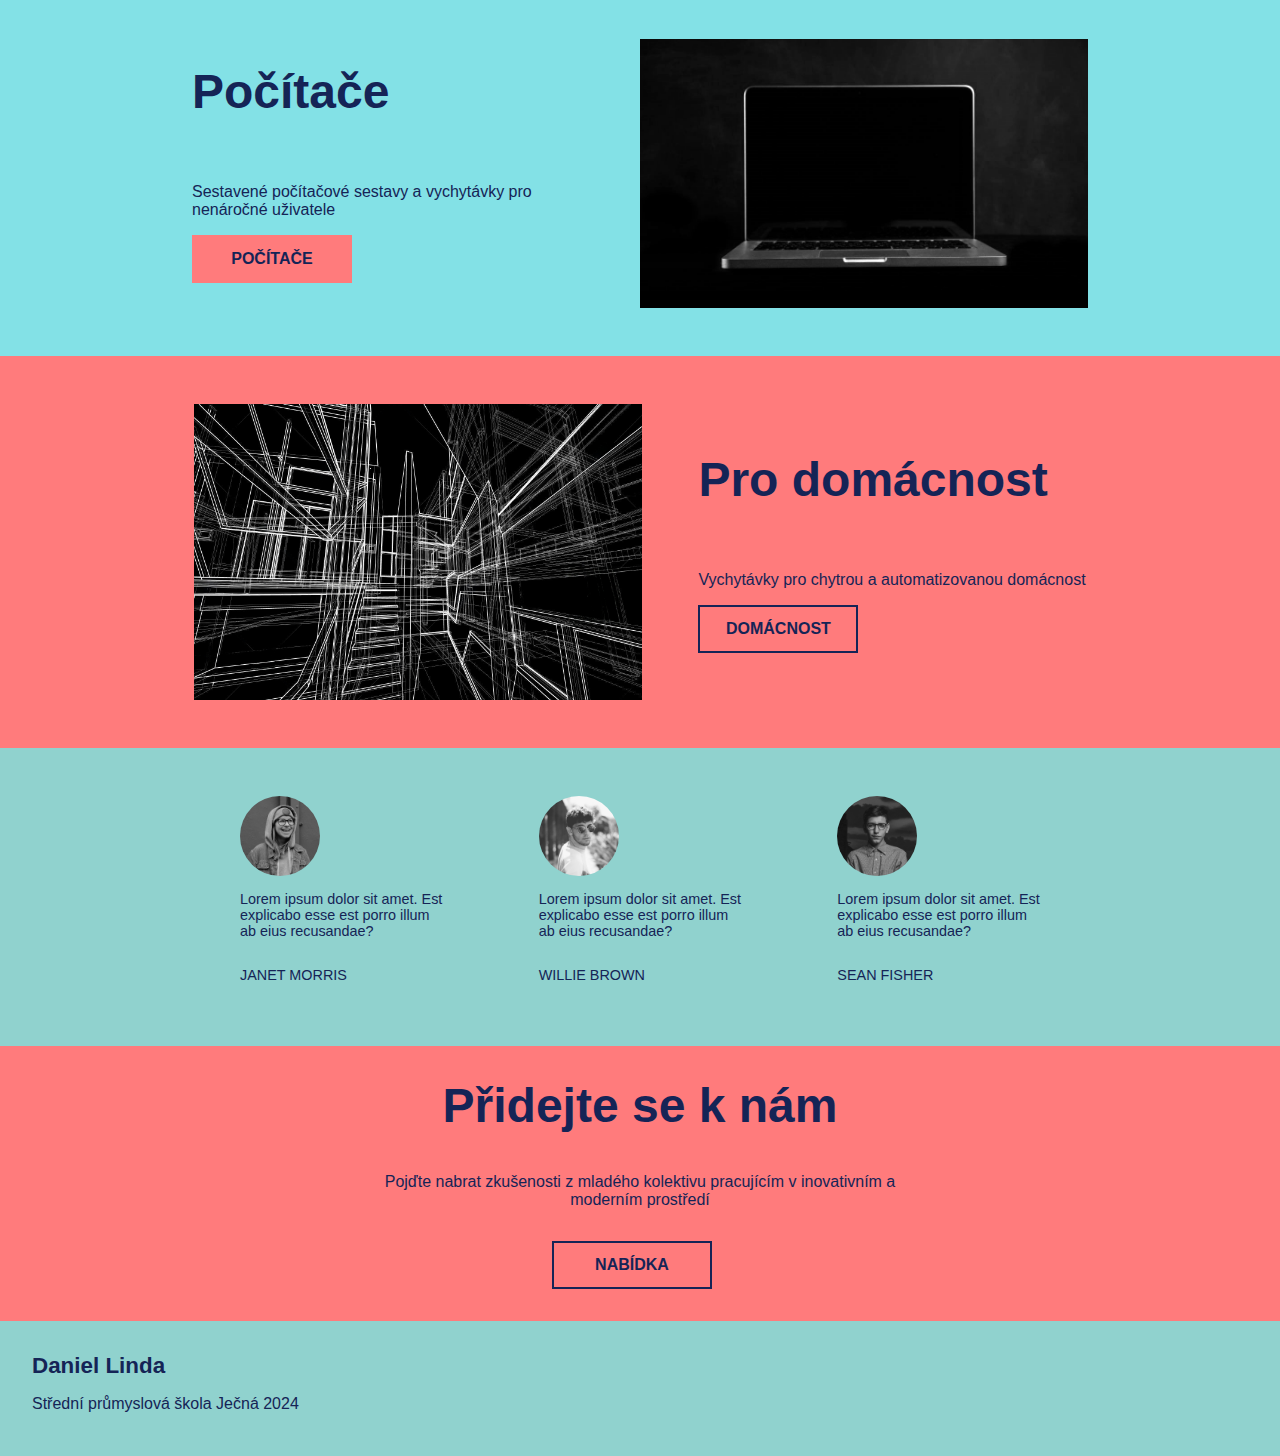
==== commit 6da3a0a6: "update" ====
--- a/index.html
+++ b/index.html
@@ -17,7 +17,7 @@
         <a onclick="notifyClick()" class="nav-text">Ozn&aacute;men&iacute;</a>
         <a href="pages/favourite.html" class="nav-text">Obl&iacute;ben&eacute;</a>
         <a href="pages/profile.html" class="nav-text">Profil</a>
-        <a class="nav-text">Ko&scaron;&iacute;k</a>
+        <a href="pages/cart.html" class="nav-text">Ko&scaron;&iacute;k</a>
     </div>
     <div onclick="burgerClick()" class="nav-text-burger"><img class="burger" src="img/burger.svg" alt=""></div>
     <div id="drop" class="drop-down">
@@ -27,7 +27,7 @@
         <a onclick="notifyClick()" class="drop-text">Ozn&aacute;men&iacute;</a>
         <a href="pages/favourite.html" class="drop-text">Obl&iacute;ben&eacute;</a>
         <a href="pages/profile.html" class="drop-text">Profil</a>
-        <a class="drop-text">Ko&scaron;&iacute;k</a>
+        <a href="pages/cart.html" class="drop-text">Ko&scaron;&iacute;k</a>
     </div>
     <div id="notify" class="drop-notify">
         <a class="notify-text">Ozn&aacute;men&iacute;</a>
--- a/style.css
+++ b/style.css
@@ -186,7 +186,7 @@
     text-align: left;
     margin-top: 96px;
     top: 0;
-    padding-top: 8vw;
+    padding-top: 6vw;
     padding-left: 5em;
 }
 
@@ -218,6 +218,23 @@
     color: #152456;
 }
 
+.btn-1.not-margin {
+    height: 3em;
+    font-size: 1em;
+    background-color: #FF7B7C;
+    border-color: transparent;
+    margin-right: 0;
+    margin-bottom: 2em;
+    cursor: pointer;
+    font-weight: 600;
+    width: 10em;
+    color: #152456;
+    display: flex;
+    justify-content: center;
+    align-items: center;
+    gap: 0.5em;
+}
+
 .btn-1:hover {
     color: #FF7B7C;
     background-color: #152456;
@@ -546,6 +563,136 @@
     color: black;
 }
 
+.cart-container {
+    margin-bottom: 25px;
+}
+
+.cart-container p {
+    font-size: 20px;
+    margin-bottom: 5px;
+    margin-top: 5px;
+}
+
+.cart-nav {
+    background-color: #FF7B7C;
+    counter-reset: li;
+    display: flex;
+    list-style: none;
+    margin: 0 0 36px 0;
+    padding: 0;
+    text-align: center;
+}
+
+.cart-nav-item {
+    background-color: #90D2CE;
+    counter-increment: li;
+    flex: 1 0 0;
+    position: relative;
+}
+
+.cart-nav-item--active {
+    background-color: inherit;
+}
+
+.cart-content {
+    text-align: center;
+}
+
+.cart-content p {
+    font-size: 30px;
+    margin-bottom: 15px;
+}
+
+.other-products {
+    background-color: #FF7B7C;
+}
+
+.other-products-title {
+    padding: 0.7rem 0 0 4rem;
+    font-size: 30px;
+    /*
+    border-bottom: 3px solid #90D2CE;
+    */
+}
+
+.other-products-content {
+    display: flex;
+    flex-direction: row;
+    text-align: center;
+    align-items: center;
+    justify-content: flex-start;
+    margin-left: 5rem;
+    /*
+    margin-right: 5rem;
+    */
+    overflow: hidden;
+}
+
+.product-list {
+    display: flex;
+    transition: transform 0.3s ease;
+    gap: 5em;
+}
+
+.product {
+    display: inline-block;
+    flex-direction: column;
+    justify-content: center;
+    align-items: center;
+    text-align: center;
+    margin: 20px 0 0 0;
+}
+
+.product-title {
+    font-size: 25px;
+    margin: 5px 0 10px 0;
+}
+
+.product-title p {
+    margin: 5px 0 5px 0;
+}
+
+.product-title a:hover {
+    text-decoration: none;
+    color: #fff;
+    scale: 110%;
+    cursor: pointer;
+}
+
+.product-title a {
+    font-size: 17px;
+}
+
+.product-subtext {
+    font-size: 20px;
+}
+
+.product-text {
+
+}
+
+.round-btn {
+    background-color: #83E1E6;
+    border: none;
+    padding: 15px 15px;
+    text-align: center;
+    display: inline-block;
+    cursor: pointer; /* Cursor on hover */
+    border-radius: 25px; /* Rounded corners */
+}
+
+#prev-btn {
+    position: absolute;
+    left: 10px;
+    z-index: 1; /* Bring to the front */
+}
+
+#next-btn {
+    position: absolute;
+    right: 10px;
+    z-index: 1; /* Bring to the front */
+}
+
 @media only screen and (max-width: 1024px) {
     .nav-text-burger {
         display: flex;
@@ -604,4 +751,8 @@
     .testimony-container {
         flex-direction: column;
     }
+
+    .cart-nav {
+        margin: 0 -10px 24px -10px;
+    }
 }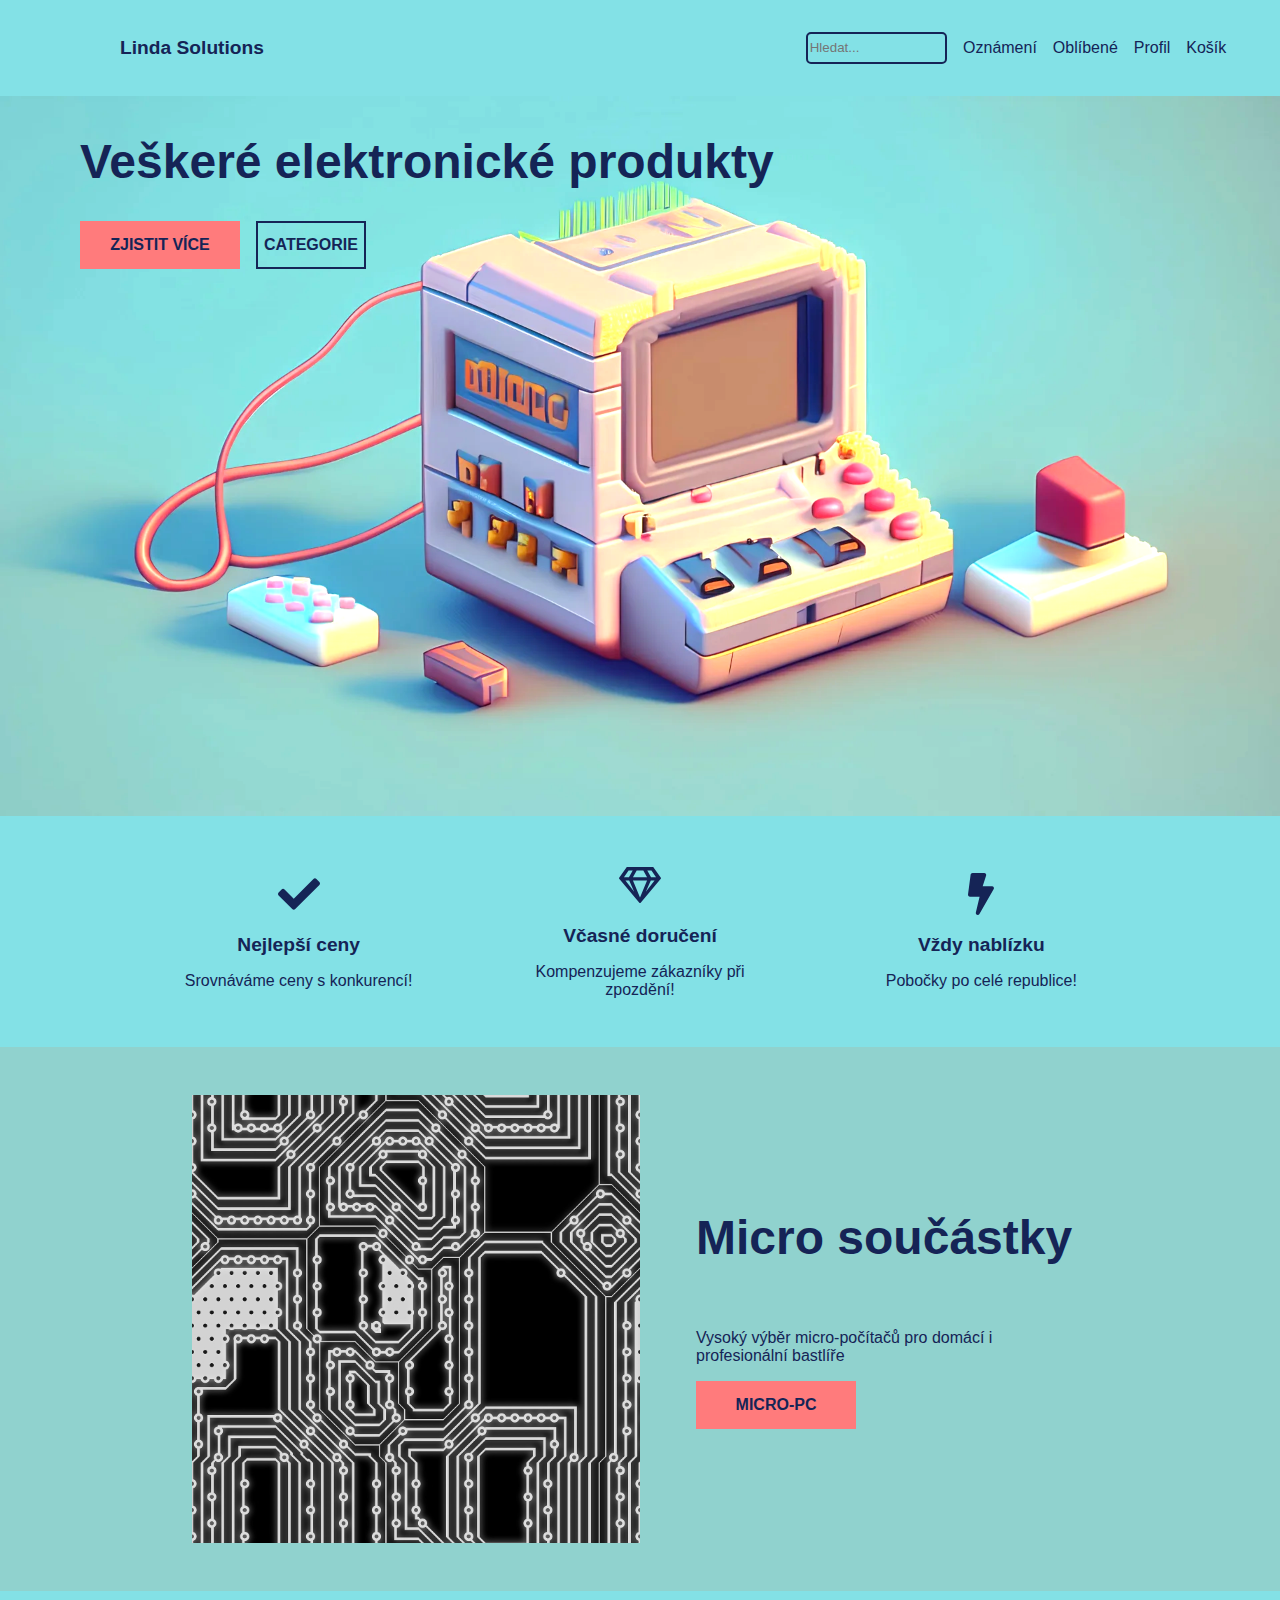
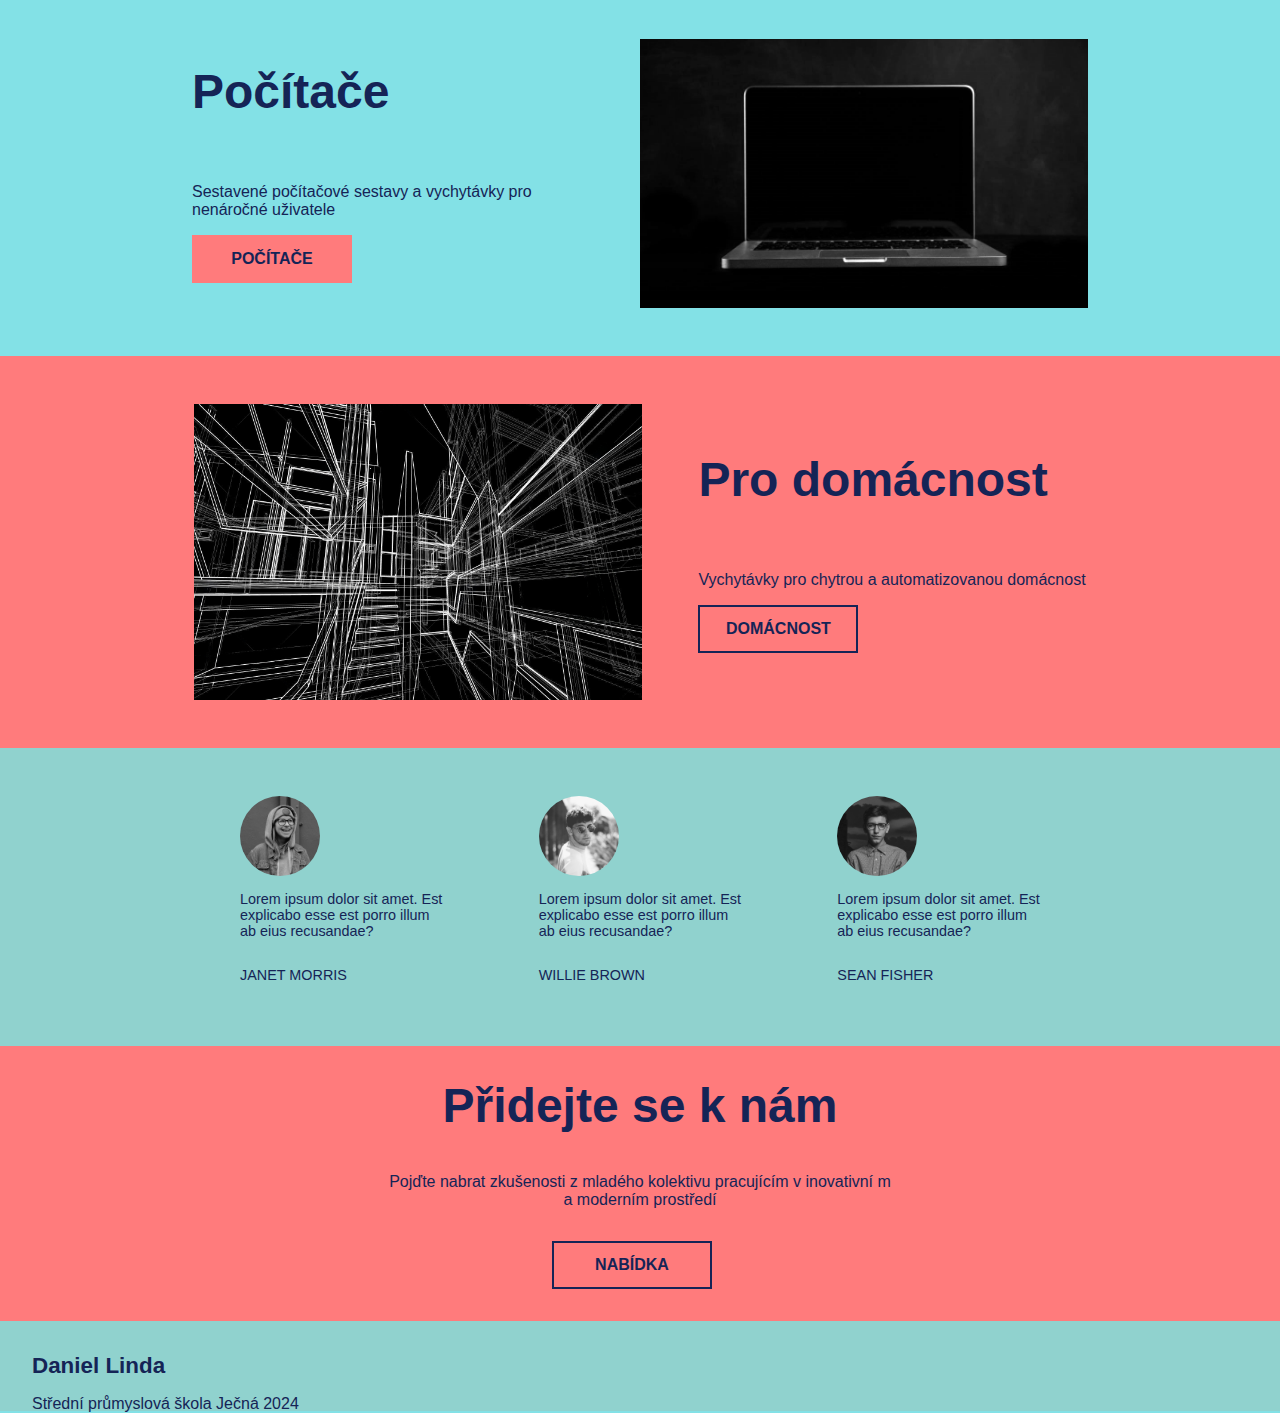
==== commit 0bb268af: "Update" ====
--- a/index.html
+++ b/index.html
@@ -55,13 +55,13 @@
     </section>
     <section class="subsection-mid">
         <img class="section-img" src="img/icon-02.svg" alt="img">
-        <div class="section-text-heading">Včasné doručení</div>
-        <div class="section-text">Kompenzujeme zákazníky při zpozdění!</div>
+        <div class="section-text-heading">Včasn&eacute; doručen&iacute;</div>
+        <div class="section-text">Kompenzujeme z&aacute;kazn&iacute;ky při zpozděn&iacute;!</div>
     </section>
     <section class="subsection-mid">
         <img class="section-img" src="img/icon-01.svg" alt="img">
-        <div class="section-text-heading">Vždy nablízku</div>
-        <div class="section-text">Pobočky po celé republice!</div>
+        <div class="section-text-heading">Vždy nabl&iacute;zku</div>
+        <div class="section-text">Pobočky po cel&eacute; republice!</div>
     </section>
 </main>
 <main class="lower-mid-section">
@@ -69,8 +69,9 @@
         <section class="subsection-lower">
             <img class="subsection-img" src="img/pcb.jpg" alt="">
             <div class="subsection-column">
-                <div class="subsection-text-heading">Micro součástky</div>
-                <div class="subsection-text">Vysoký výběr micro-počítačů pro domácí i profesionální bastlíře</div>
+                <div class="subsection-text-heading">Micro souč&aacute;stky</div>
+                <div class="subsection-text">Vysok&yacute; v&yacute;běr micro-poč&iacute;tačů pro dom&aacute;c&iacute; i
+                    profesion&aacute;ln&iacute; bastl&iacute;ře</div>
                 <button class="btn-1">MICRO-PC</button>
             </div>
         </section>
@@ -78,10 +79,11 @@
     <section class="subsection-wrapper-light">
         <section class="subsection-lower">
             <div class="subsection-column">
-                <div class="subsection-text-heading">Počítače</div>
-                <div class="subsection-text">Sestavené počítačové sestavy a vychytávky pro nenáročné uživatele
+                <div class="subsection-text-heading">Poč&iacute;tače</div>
+                <div class="subsection-text">Sestaven&eacute; poč&iacute;tačov&eacute; sestavy a vychyt&aacute;vky pro
+                    nen&aacute;ročn&eacute; uživatele
                 </div>
-                <button class="btn-1">POČÍTAČE</button>
+                <button class="btn-1">POČ&Iacute;TAČE</button>
             </div>
             <img class="subsection-img" src="img/pc.jpg" alt="">
         </section>
@@ -90,10 +92,10 @@
         <section class="subsection-lower">
             <img class="subsection-img" src="img/household.png" alt="">
             <div class="subsection-column">
-                <div class="subsection-text-heading">Pro domácnost</div>
-                <div class="subsection-text">Vychytávky pro chytrou a automatizovanou domácnost
+                <div class="subsection-text-heading">Pro dom&aacute;cnost</div>
+                <div class="subsection-text">Vychyt&aacute;vky pro chytrou a automatizovanou dom&aacute;cnost
                 </div>
-                <button class="btn-1 borders">DOMÁCNOST</button>
+                <button class="btn-1 borders">DOM&Aacute;CNOST</button>
             </div>
         </section>
     </section>
@@ -126,18 +128,19 @@
     </section>
     <section class="work-wrapper">
         <div class="work">
-            <div class="work-text-heading">Přidejte se k nám</div>
-            <div class="work-text">Pojďte nabrat zkušenosti z mladého kolektivu pracujícím v inovativním a moderním
-                prostředí
+            <div class="work-text-heading">Přidejte se k n&aacute;m</div>
+            <div class="work-text">Pojďte nabrat zku&scaron;enosti z mlad&eacute;ho kolektivu pracuj&iacute;c&iacute;m v inovativn&iacute;
+                m a modern&iacute;m
+                prostřed&iacute;
             </div>
-            <button class="btn-1 borders">NABÍDKA</button>
+            <button class="btn-1 borders">NAB&Iacute;DKA</button>
         </div>
     </section>
 </main>
 <footer>
     <div class="feedback">
         <div class="feedback-text">Daniel Linda</div>
-        <div class="feedback-subtext">Střední průmyslová škola Ječná 2024</div>
+        <div class="feedback-subtext">Středn&iacute; průmyslov&aacute; &scaron;kola Ječn&aacute; 2024</div>
     </div>
 </footer>
 </body>
--- a/style.css
+++ b/style.css
@@ -534,7 +534,7 @@
 
 footer {
     width: 100%;
-    height: 15vh;
+    height: 10vh;
 }
 
 .feedback {
@@ -590,8 +590,18 @@
     position: relative;
 }
 
+.cart-nav-item:hover {
+    scale: 1;
+    color: #FF7B7C;
+}
+
 .cart-nav-item--active {
     background-color: inherit;
+}
+
+.cart-nav-item--active:hover {
+    scale: 1;
+    color: #83E1E6
 }
 
 .cart-content {
@@ -604,15 +614,17 @@
 }
 
 .other-products {
+    display: flex;
+    justify-content: center;
+    align-items: center;
+    flex-direction: column;
     background-color: #FF7B7C;
+    overflow: hidden;
+
 }
 
 .other-products-title {
-    padding: 0.7rem 0 0 4rem;
     font-size: 30px;
-    /*
-    border-bottom: 3px solid #90D2CE;
-    */
 }
 
 .other-products-content {
@@ -621,11 +633,6 @@
     text-align: center;
     align-items: center;
     justify-content: flex-start;
-    margin-left: 5rem;
-    /*
-    margin-right: 5rem;
-    */
-    overflow: hidden;
 }
 
 .product-list {
@@ -668,29 +675,33 @@
 }
 
 .product-text {
-
+    display: flex;
+    flex-direction: column;
+    text-align: center;
+    align-items: center;
 }
 
 .round-btn {
+    display: flex;
+    justify-content: center;
+    text-align: center;
+    align-items: center;
     background-color: #83E1E6;
-    border: none;
-    padding: 15px 15px;
-    text-align: center;
-    display: inline-block;
-    cursor: pointer; /* Cursor on hover */
-    border-radius: 25px; /* Rounded corners */
+    cursor: pointer;
+    border-radius: 25px;
+    border-color: transparent;
 }
 
 #prev-btn {
     position: absolute;
     left: 10px;
-    z-index: 1; /* Bring to the front */
+    z-index: 1;
 }
 
 #next-btn {
     position: absolute;
     right: 10px;
-    z-index: 1; /* Bring to the front */
+    z-index: 1;
 }
 
 @media only screen and (max-width: 1024px) {
@@ -751,8 +762,10 @@
     .testimony-container {
         flex-direction: column;
     }
-
-    .cart-nav {
-        margin: 0 -10px 24px -10px;
+}
+
+@media only screen and (max-width: 1536px) {
+    .banner-text {
+        padding-top: 3vw;
     }
 }